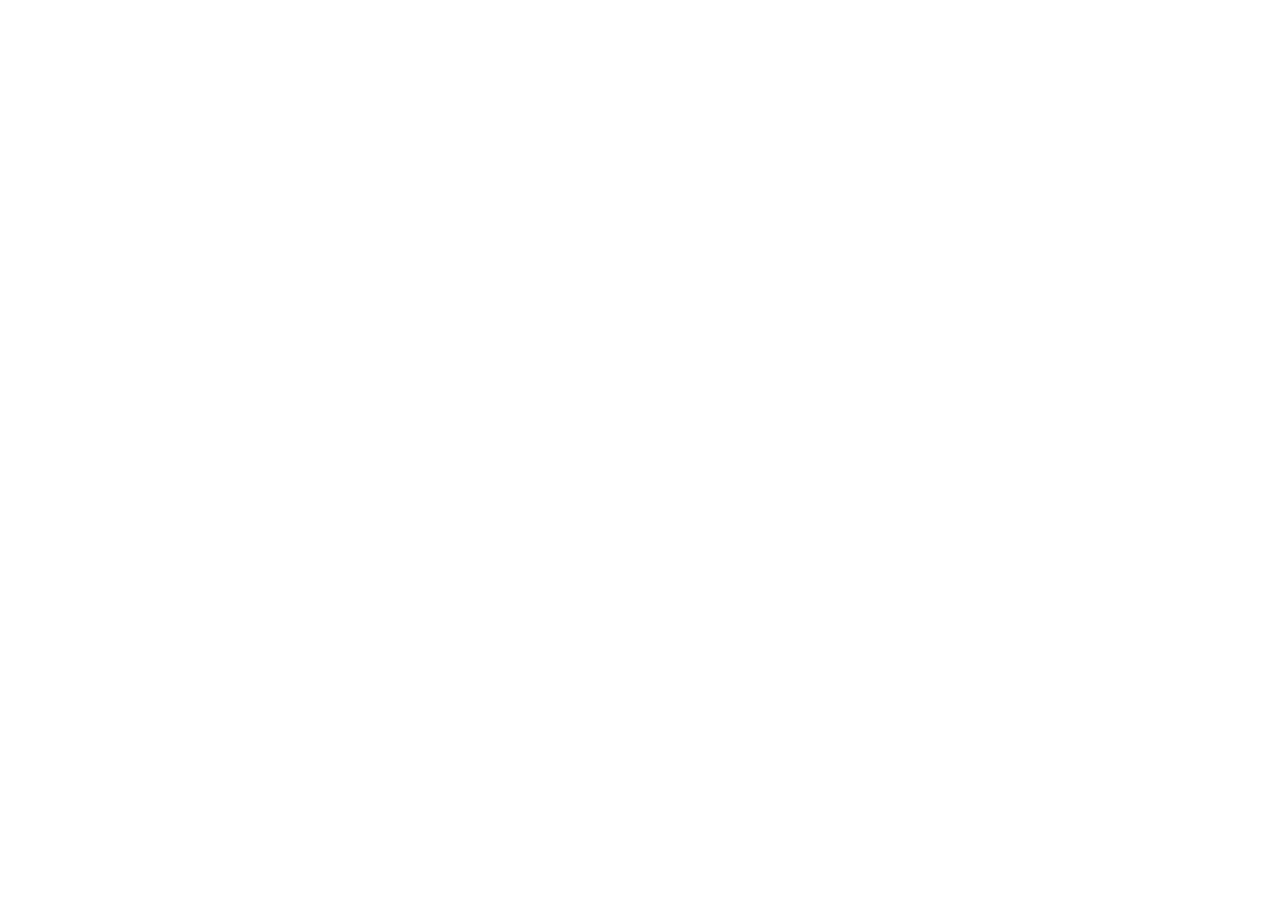
==== Team Inbox/KhunCamp/index.html @ a301ae67 "feat: scaffold KhunCamp project structure Co-Authored-By: COR Intelligence <enquiries@corsolutions.c" ====
<!DOCTYPE html>
<html lang="en">
<head>
  <meta charset="UTF-8">
  <meta name="viewport" content="width=device-width, initial-scale=1.0">
  <title>Khun Camp | Done-For-You YouTube Growth Systems & Team Building</title>
  <link rel="preconnect" href="https://fonts.googleapis.com">
  <link rel="preconnect" href="https://fonts.gstatic.com" crossorigin>
  <link href="https://fonts.googleapis.com/css2?family=Inter:wght@400;700;900&display=swap" rel="stylesheet">
  <link rel="stylesheet" href="css/style.css">
</head>
<body>

  <!-- PRELOADER -->
  <!-- NAV -->
  <!-- MAIN -->
  <!-- FOOTER -->

  <!-- CDN SCRIPTS -->
  <script src="https://cdnjs.cloudflare.com/ajax/libs/gsap/3.12.5/gsap.min.js"></script>
  <script src="https://cdnjs.cloudflare.com/ajax/libs/gsap/3.12.5/ScrollTrigger.min.js"></script>
  <script src="https://cdnjs.cloudflare.com/ajax/libs/three.js/r160/three.min.js"></script>
  <script src="https://cdn.jsdelivr.net/npm/@studio-freight/lenis@1.0.42/dist/lenis.min.js"></script>
  <script src="js/main.js"></script>
</body>
</html>
---- Team Inbox/KhunCamp/css/style.css ----
/* KHUN CAMP — DESIGN SYSTEM v1.0 */

:root {
  --bg-deep: #0a0a0a;
  --bg-charcoal: #121212;
  --gold-primary: #D4AF37;
  --gold-glow: rgba(212, 175, 55, 0.3);
  --text-main: #e0e0e0;
  --text-dim: #a0a0a0;
  --glass: rgba(255, 255, 255, 0.03);
  --glass-border: rgba(212, 175, 55, 0.15);
  --ease-smooth: cubic-bezier(0.23, 1, 0.32, 1);
  --font-main: 'Inter', sans-serif;
}
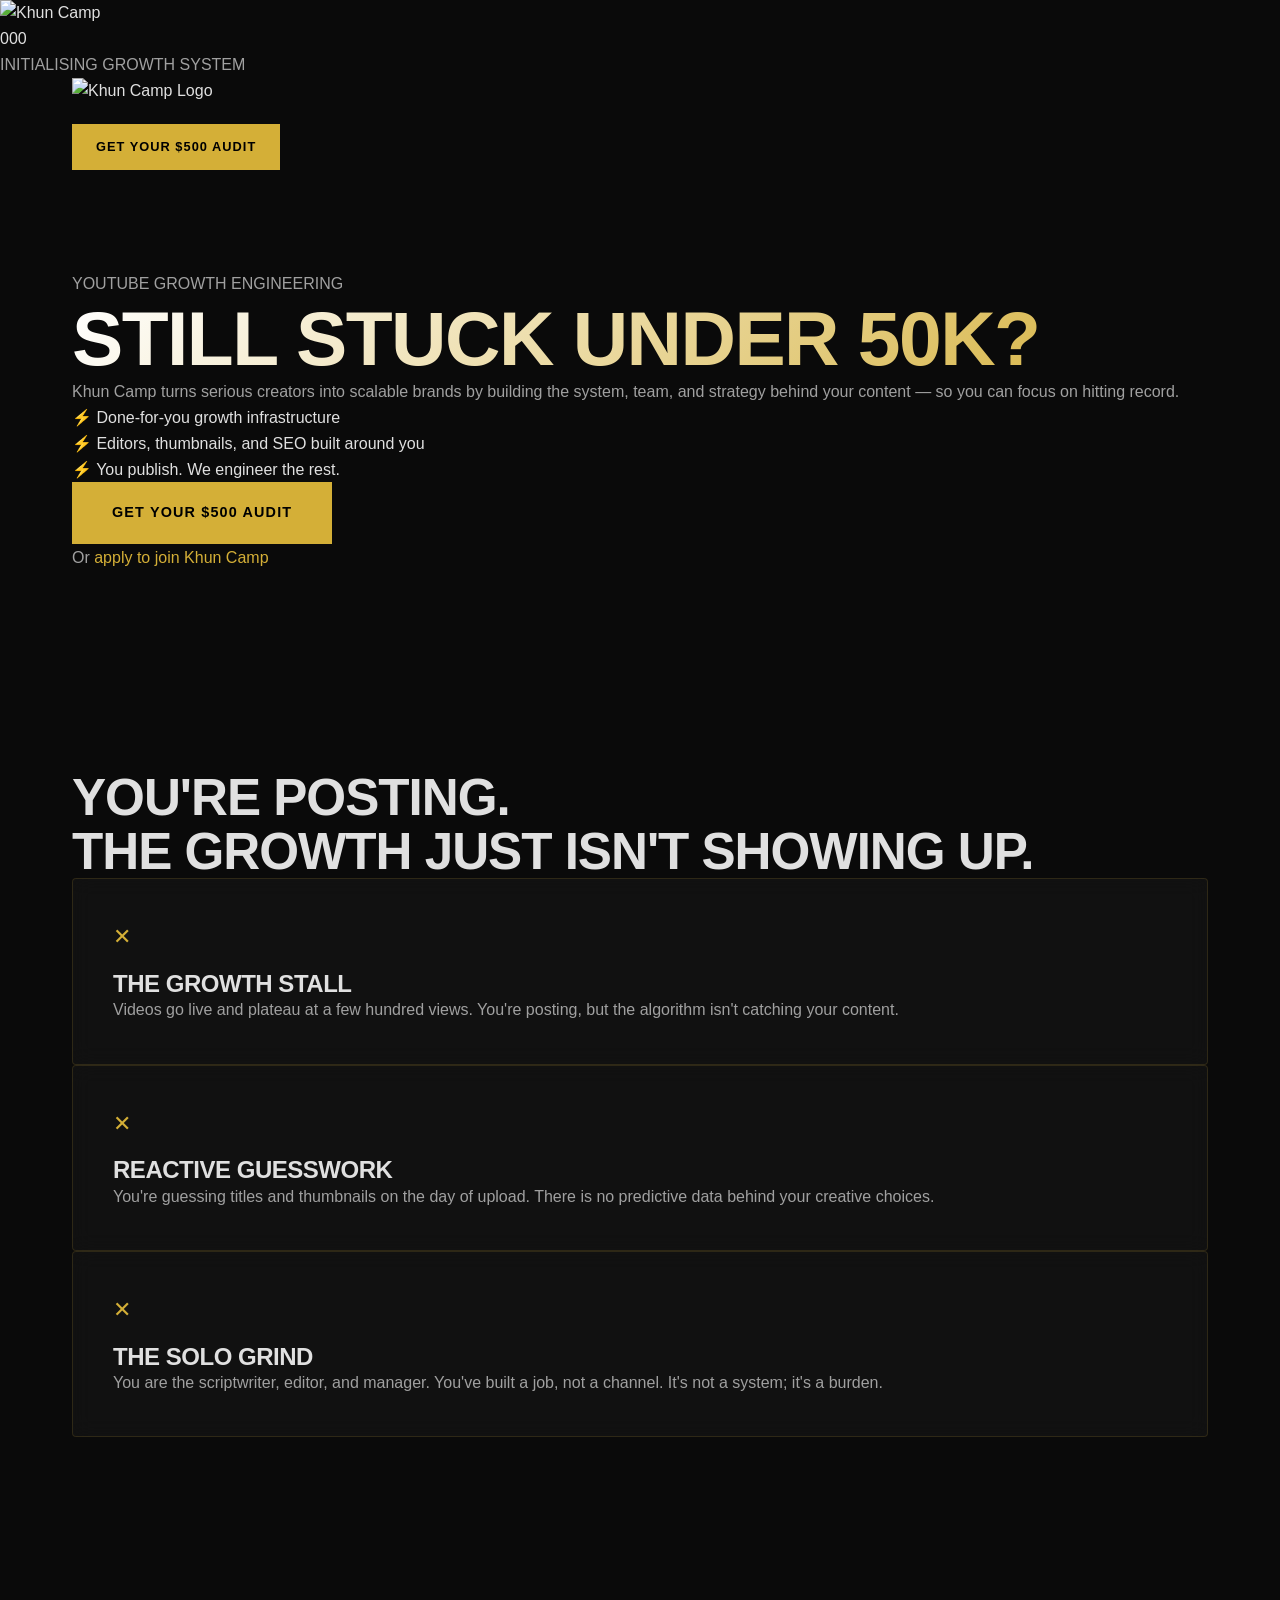
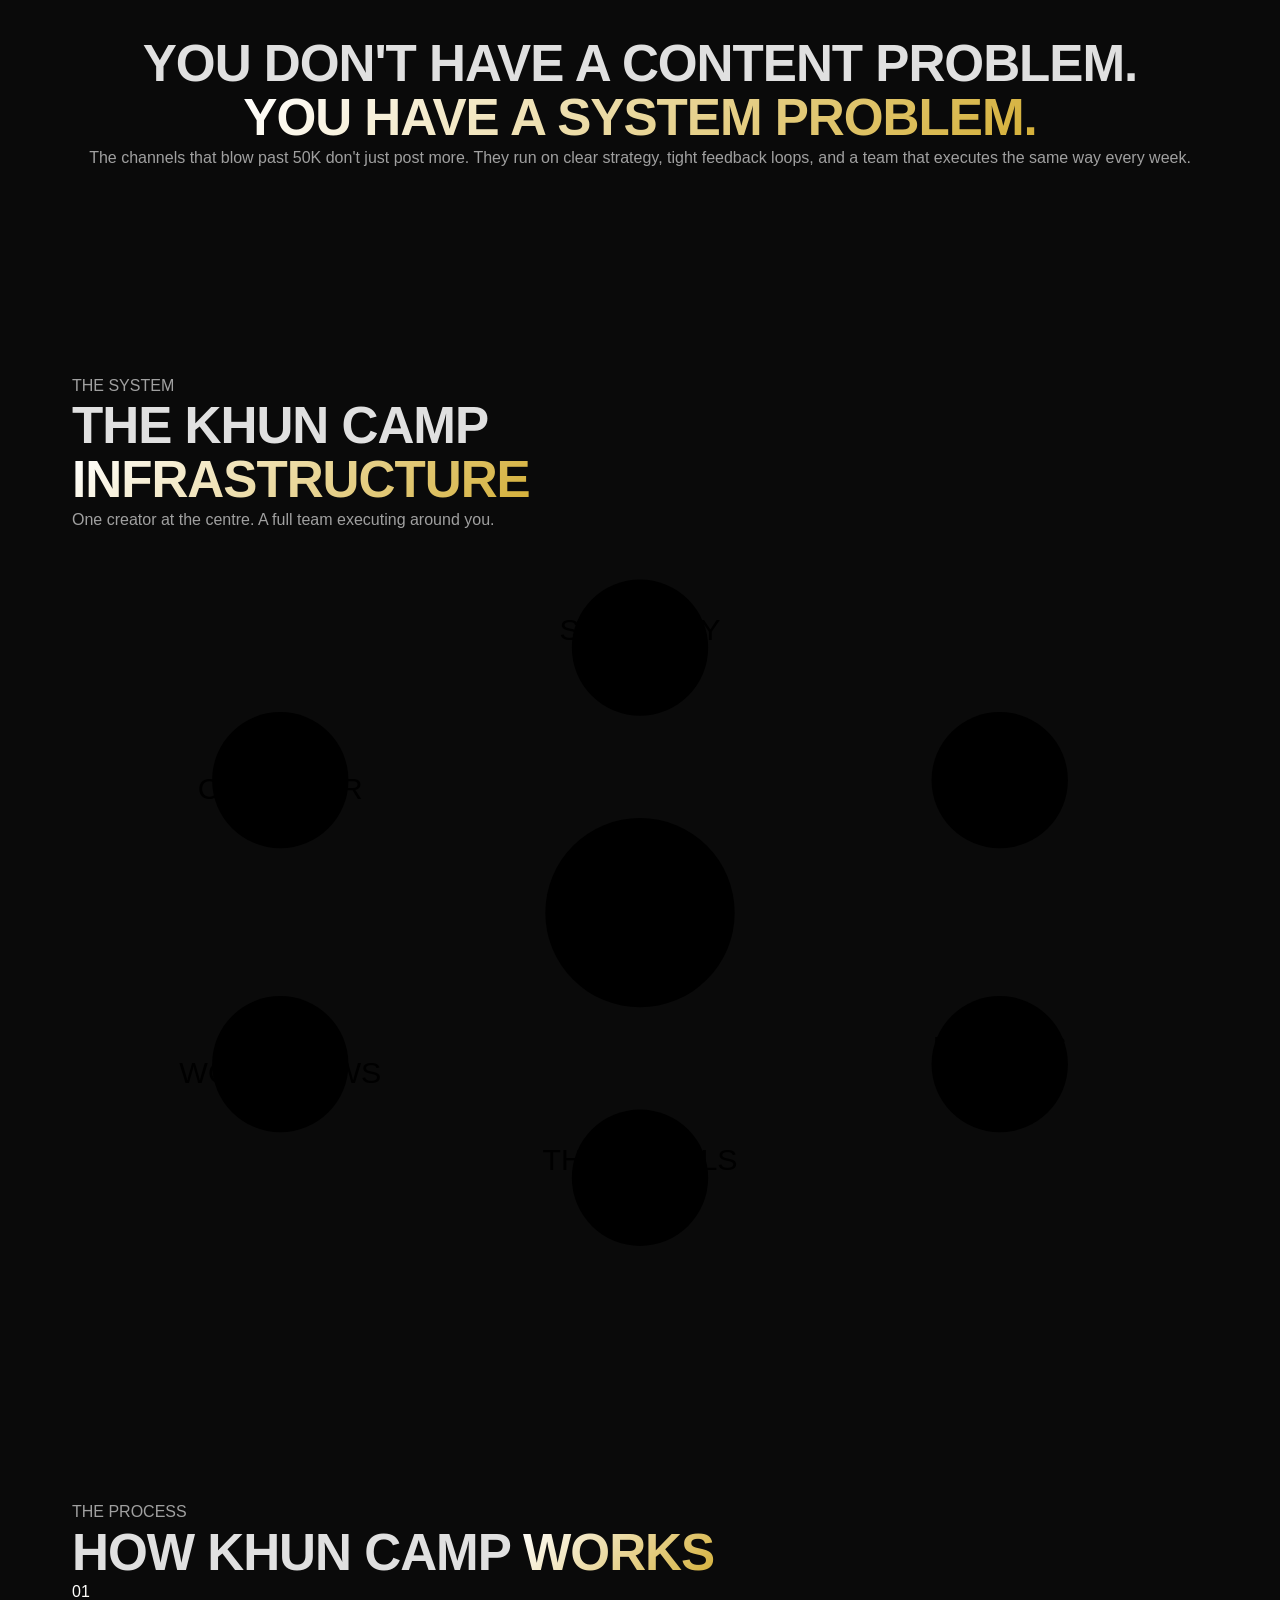
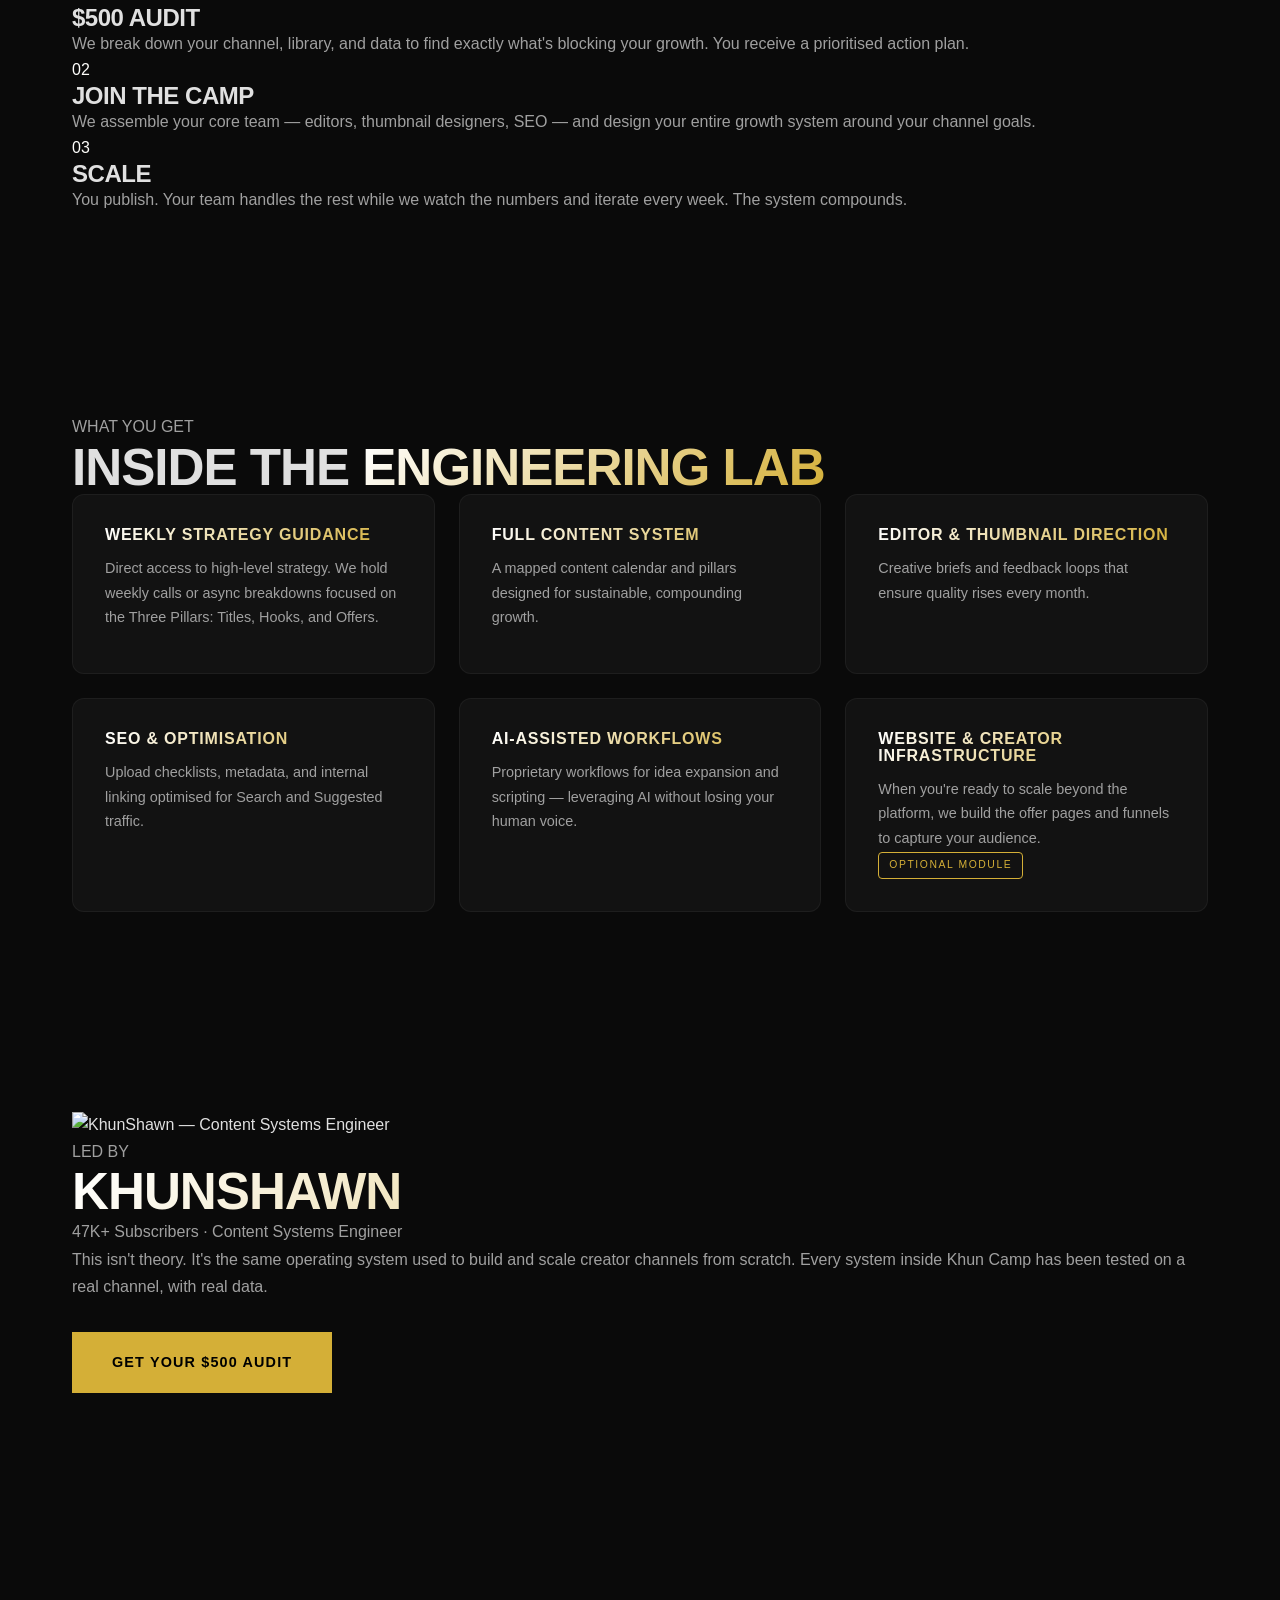
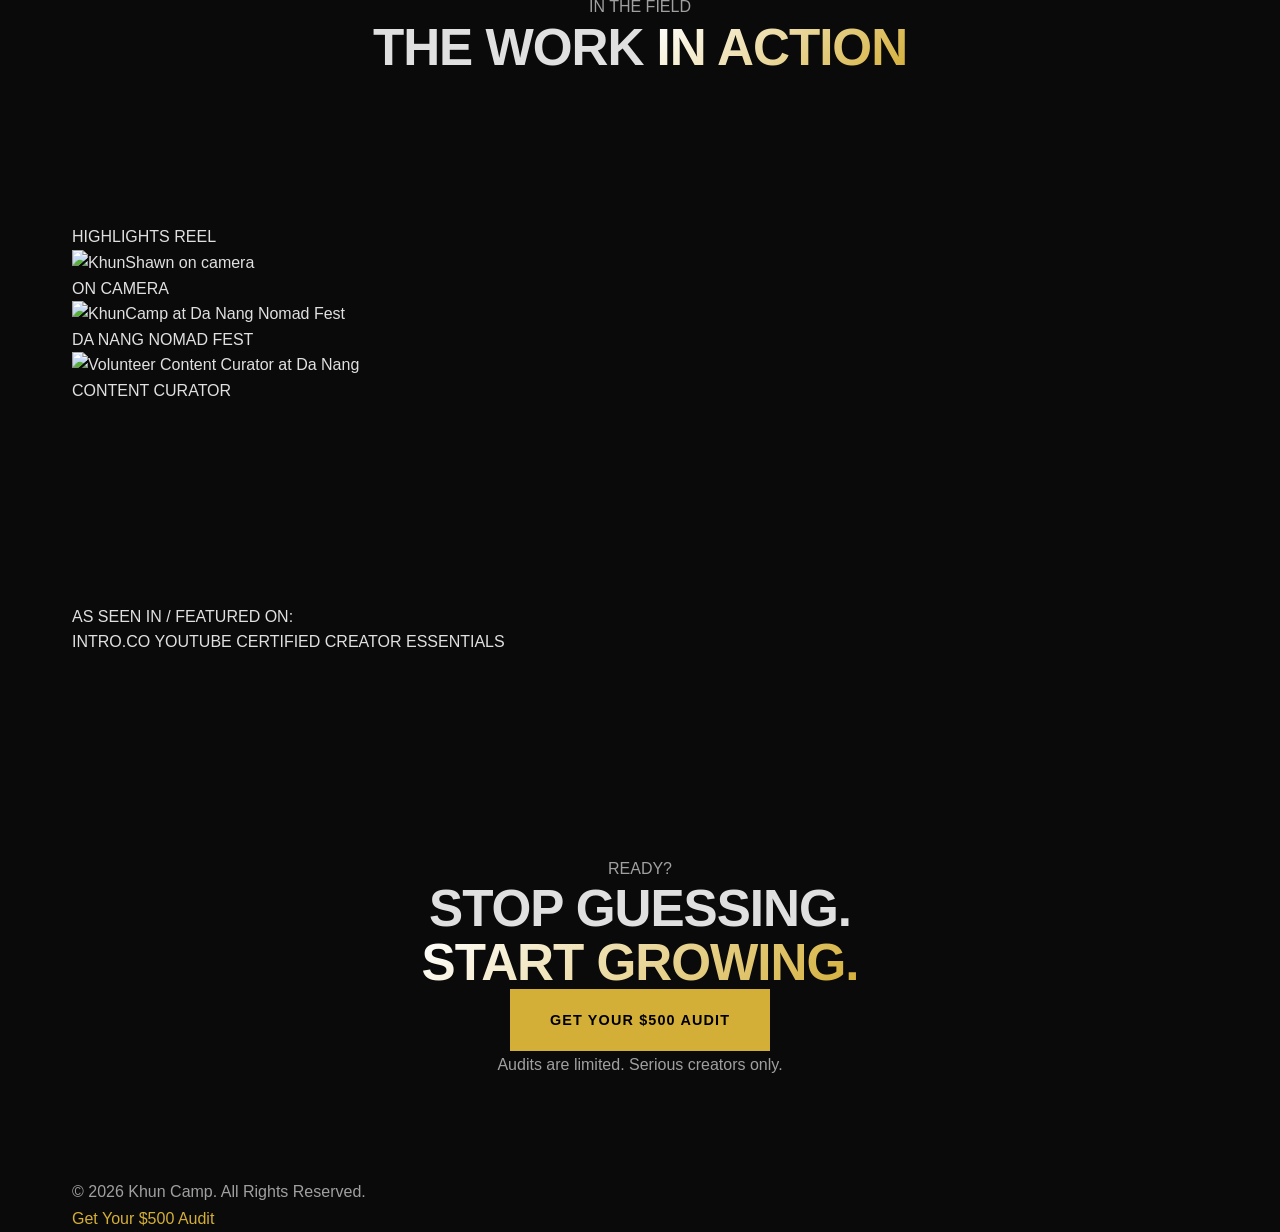
==== commit 2061eed1: "feat: add complete HTML structure — all 13 sections Co-Authored-By: COR Intelligence <enquiries@cors" ====
--- a/Team Inbox/KhunCamp/index.html
+++ b/Team Inbox/KhunCamp/index.html
@@ -4,6 +4,42 @@
   <meta charset="UTF-8">
   <meta name="viewport" content="width=device-width, initial-scale=1.0">
   <title>Khun Camp | Done-For-You YouTube Growth Systems & Team Building</title>
+  <meta name="description" content="Stop guessing. Khun Camp builds the infrastructure, team, and strategy behind your YouTube channel so you can scale past 50K subscribers. Get your $500 audit today.">
+  <meta name="robots" content="index, follow">
+
+  <!-- Open Graph -->
+  <meta property="og:type" content="website">
+  <meta property="og:url" content="https://khuncamp.com/">
+  <meta property="og:title" content="Khun Camp | Engineer Your YouTube Growth">
+  <meta property="og:description" content="We build your YouTube team for you. Audit, Strategy, and Execution for serious creators.">
+  <meta property="og:image" content="https://khuncamp.com/images/KhunCamp Khun Camp Logo.jpg">
+
+  <!-- Twitter Card -->
+  <meta property="twitter:card" content="summary_large_image">
+  <meta property="twitter:title" content="Khun Camp | Still Stuck Under 50K?">
+  <meta property="twitter:description" content="Turn your channel into a system. We build the team, you hit record.">
+
+  <!-- Schema.org -->
+  <script type="application/ld+json">
+  {
+    "@context": "https://schema.org",
+    "@type": "Service",
+    "name": "Khun Camp YouTube Audit & Systems",
+    "serviceType": "YouTube Growth Consultancy",
+    "provider": {
+      "@type": "LocalBusiness",
+      "name": "Khun Camp",
+      "image": "https://khuncamp.com/images/KhunCamp Khun Camp Logo.jpg"
+    },
+    "offers": {
+      "@type": "Offer",
+      "price": "500.00",
+      "priceCurrency": "USD"
+    },
+    "description": "Professional YouTube channel audits and full-service growth infrastructure for creators."
+  }
+  </script>
+
   <link rel="preconnect" href="https://fonts.googleapis.com">
   <link rel="preconnect" href="https://fonts.gstatic.com" crossorigin>
   <link href="https://fonts.googleapis.com/css2?family=Inter:wght@400;700;900&display=swap" rel="stylesheet">
@@ -11,10 +47,294 @@
 </head>
 <body>
 
+  <!-- CURSOR -->
+  <div id="cursor-dot"></div>
+  <div id="cursor-ring"></div>
+
   <!-- PRELOADER -->
+  <div id="preloader">
+    <div class="preloader-inner">
+      <div class="loader-logo">
+        <img src="images/KhunCamp Khun Camp Logo.jpg" alt="Khun Camp">
+      </div>
+      <div class="loader-ring"></div>
+      <div class="loader-progress">
+        <span id="percentage-counter">000</span>
+      </div>
+      <p class="loader-label">INITIALISING GROWTH SYSTEM</p>
+    </div>
+  </div>
+
   <!-- NAV -->
+  <header id="site-header">
+    <nav class="container nav-inner">
+      <a href="#hero" class="nav-logo">
+        <img src="images/KhunCamp Khun Camp Logo.jpg" alt="Khun Camp Logo" height="46">
+      </a>
+      <a href="#audit" class="btn-primary btn-sm magnetic-item">Get Your $500 Audit</a>
+    </nav>
+  </header>
+
   <!-- MAIN -->
+  <main>
+
+    <!-- HERO -->
+    <section id="hero" class="spotlight-section">
+      <div class="spotlight-bg"></div>
+      <div class="container hero-grid">
+        <div class="hero-content reveal-up">
+          <p class="hero-eyebrow">YOUTUBE GROWTH ENGINEERING</p>
+          <h1 class="gold-gradient-text">Still stuck under 50K?</h1>
+          <p class="hero-subtext">Khun Camp turns serious creators into scalable brands by building the system, team, and strategy behind your content — so you can focus on hitting record.</p>
+          <ul class="hero-bullets">
+            <li><span class="text-gold">⚡</span> Done-for-you growth infrastructure</li>
+            <li><span class="text-gold">⚡</span> Editors, thumbnails, and SEO built around you</li>
+            <li><span class="text-gold">⚡</span> You publish. We engineer the rest.</li>
+          </ul>
+          <div class="hero-cta-group">
+            <a href="#audit" class="btn-primary magnetic-item">Get Your $500 Audit</a>
+            <p class="hero-cta-sub">Or <a href="#apply" class="text-gold">apply to join Khun Camp</a></p>
+          </div>
+        </div>
+        <div class="hero-visual eye-glow" id="threejs-container"></div>
+      </div>
+    </section>
+
+    <!-- PROBLEM -->
+    <section id="problem">
+      <div class="container">
+        <div class="section-header reveal-up">
+          <h2>You're posting.<br>The growth just isn't showing up.</h2>
+        </div>
+        <div class="problem-grid">
+          <div class="system-card reveal-up">
+            <span class="card-icon">✕</span>
+            <h3>The Growth Stall</h3>
+            <p>Videos go live and plateau at a few hundred views. You're posting, but the algorithm isn't catching your content.</p>
+          </div>
+          <div class="system-card reveal-up">
+            <span class="card-icon">✕</span>
+            <h3>Reactive Guesswork</h3>
+            <p>You're guessing titles and thumbnails on the day of upload. There is no predictive data behind your creative choices.</p>
+          </div>
+          <div class="system-card reveal-up">
+            <span class="card-icon">✕</span>
+            <h3>The Solo Grind</h3>
+            <p>You are the scriptwriter, editor, and manager. You've built a job, not a channel. It's not a system; it's a burden.</p>
+          </div>
+        </div>
+      </div>
+    </section>
+
+    <!-- REFRAME -->
+    <section id="reframe">
+      <div class="container text-center">
+        <div class="reveal-up">
+          <h2>You don't have a content problem.<br><span class="gold-gradient-text">You have a system problem.</span></h2>
+          <p class="reframe-body">The channels that blow past 50K don't just post more. They run on clear strategy, tight feedback loops, and a team that executes the same way every week.</p>
+        </div>
+      </div>
+    </section>
+
+    <!-- SOLUTION -->
+    <section id="solution">
+      <div class="container">
+        <div class="section-header reveal-up">
+          <p class="section-eyebrow">THE SYSTEM</p>
+          <h2>The Khun Camp<br><span class="gold-gradient-text">Infrastructure</span></h2>
+          <p>One creator at the centre. A full team executing around you.</p>
+        </div>
+        <div class="solution-diagram-wrapper reveal-up">
+          <svg id="solution-diagram" viewBox="0 0 600 400" xmlns="http://www.w3.org/2000/svg" aria-label="Khun Camp growth system diagram">
+            <!-- Connection lines -->
+            <line class="node-line" x1="300" y1="200" x2="300" y2="60" />
+            <line class="node-line" x1="300" y1="200" x2="490" y2="130" />
+            <line class="node-line" x1="300" y1="200" x2="490" y2="280" />
+            <line class="node-line" x1="300" y1="200" x2="300" y2="340" />
+            <line class="node-line" x1="300" y1="200" x2="110" y2="280" />
+            <line class="node-line" x1="300" y1="200" x2="110" y2="130" />
+            <!-- Centre node -->
+            <circle class="node-center" cx="300" cy="200" r="50" />
+            <text class="node-label node-label-center" x="300" y="196" text-anchor="middle">CREATOR</text>
+            <text class="node-label node-label-center-sub" x="300" y="212" text-anchor="middle">YOU</text>
+            <!-- Satellite nodes -->
+            <circle class="node-satellite" cx="300" cy="60" r="36" />
+            <text class="node-label" x="300" y="56" text-anchor="middle">STRATEGY</text>
+            <text class="node-label-sub" x="300" y="70" text-anchor="middle">WEEKLY</text>
+            <circle class="node-satellite" cx="490" cy="130" r="36" />
+            <text class="node-label" x="490" y="126" text-anchor="middle">SEO</text>
+            <text class="node-label-sub" x="490" y="140" text-anchor="middle">TRAFFIC</text>
+            <circle class="node-satellite" cx="490" cy="280" r="36" />
+            <text class="node-label" x="490" y="276" text-anchor="middle">EDITORS</text>
+            <text class="node-label-sub" x="490" y="290" text-anchor="middle">QUALITY</text>
+            <circle class="node-satellite" cx="300" cy="340" r="36" />
+            <text class="node-label" x="300" y="336" text-anchor="middle">THUMBNAILS</text>
+            <text class="node-label-sub" x="300" y="350" text-anchor="middle">CTR</text>
+            <circle class="node-satellite" cx="110" cy="280" r="36" />
+            <text class="node-label" x="110" y="276" text-anchor="middle">AI</text>
+            <text class="node-label-sub" x="110" y="290" text-anchor="middle">WORKFLOWS</text>
+            <circle class="node-satellite" cx="110" cy="130" r="36" />
+            <text class="node-label" x="110" y="126" text-anchor="middle">SYSTEM</text>
+            <text class="node-label-sub" x="110" y="140" text-anchor="middle">CALENDAR</text>
+          </svg>
+        </div>
+      </div>
+    </section>
+
+    <!-- HOW IT WORKS -->
+    <section id="how-it-works">
+      <div class="container">
+        <div class="section-header reveal-up">
+          <p class="section-eyebrow">THE PROCESS</p>
+          <h2>How Khun Camp <span class="gold-gradient-text">Works</span></h2>
+        </div>
+        <div class="timeline">
+          <div class="timeline-step reveal-up" data-step="01">
+            <div class="step-number gold-gradient-text">01</div>
+            <div class="step-connector"></div>
+            <div class="step-content">
+              <h3>$500 Audit</h3>
+              <p>We break down your channel, library, and data to find exactly what's blocking your growth. You receive a prioritised action plan.</p>
+            </div>
+          </div>
+          <div class="timeline-step reveal-up" data-step="02">
+            <div class="step-number gold-gradient-text">02</div>
+            <div class="step-connector"></div>
+            <div class="step-content">
+              <h3>Join the Camp</h3>
+              <p>We assemble your core team — editors, thumbnail designers, SEO — and design your entire growth system around your channel goals.</p>
+            </div>
+          </div>
+          <div class="timeline-step reveal-up" data-step="03">
+            <div class="step-number gold-gradient-text">03</div>
+            <div class="step-connector"></div>
+            <div class="step-content">
+              <h3>Scale</h3>
+              <p>You publish. Your team handles the rest while we watch the numbers and iterate every week. The system compounds.</p>
+            </div>
+          </div>
+        </div>
+      </div>
+    </section>
+
+    <!-- DELIVERABLES -->
+    <section id="deliverables">
+      <div class="container">
+        <div class="section-header reveal-up">
+          <p class="section-eyebrow">WHAT YOU GET</p>
+          <h2>Inside the <span class="gold-gradient-text">Engineering Lab</span></h2>
+        </div>
+        <div class="bento-grid">
+          <div class="bento-item reveal-up bento-span-2">
+            <h4 class="gold-gradient-text">Weekly Strategy Guidance</h4>
+            <p>Direct access to high-level strategy. We hold weekly calls or async breakdowns focused on the Three Pillars: Titles, Hooks, and Offers.</p>
+          </div>
+          <div class="bento-item reveal-up">
+            <h4 class="gold-gradient-text">Full Content System</h4>
+            <p>A mapped content calendar and pillars designed for sustainable, compounding growth.</p>
+          </div>
+          <div class="bento-item reveal-up">
+            <h4 class="gold-gradient-text">Editor & Thumbnail Direction</h4>
+            <p>Creative briefs and feedback loops that ensure quality rises every month.</p>
+          </div>
+          <div class="bento-item reveal-up">
+            <h4 class="gold-gradient-text">SEO & Optimisation</h4>
+            <p>Upload checklists, metadata, and internal linking optimised for Search and Suggested traffic.</p>
+          </div>
+          <div class="bento-item reveal-up">
+            <h4 class="gold-gradient-text">AI-Assisted Workflows</h4>
+            <p>Proprietary workflows for idea expansion and scripting — leveraging AI without losing your human voice.</p>
+          </div>
+          <div class="bento-item reveal-up bento-span-3 bento-highlight">
+            <div class="bento-highlight-inner">
+              <div>
+                <h4 class="gold-gradient-text">Website & Creator Infrastructure</h4>
+                <p>When you're ready to scale beyond the platform, we build the offer pages and funnels to capture your audience.</p>
+              </div>
+              <span class="badge">OPTIONAL MODULE</span>
+            </div>
+          </div>
+        </div>
+      </div>
+    </section>
+
+    <!-- FOUNDER PROOF -->
+    <section id="proof">
+      <div class="container">
+        <div class="founder-block reveal-up">
+          <div class="founder-image">
+            <img src="images/KhunCamp by window in black blazer KhunCamp Khun Camp.webp" alt="KhunShawn — Content Systems Engineer">
+          </div>
+          <div class="founder-info">
+            <p class="section-eyebrow">LED BY</p>
+            <h2 class="gold-gradient-text">KhunShawn</h2>
+            <p class="founder-title">47K+ Subscribers · Content Systems Engineer</p>
+            <p class="founder-body">This isn't theory. It's the same operating system used to build and scale creator channels from scratch. Every system inside Khun Camp has been tested on a real channel, with real data.</p>
+            <a href="#audit" class="btn-primary magnetic-item" style="margin-top: 2rem; display: inline-block;">Get Your $500 Audit</a>
+          </div>
+        </div>
+      </div>
+    </section>
+
+    <!-- SOCIAL PROOF -->
+    <section id="social-proof">
+      <div class="container">
+        <div class="section-header reveal-up text-center">
+          <p class="section-eyebrow">IN THE FIELD</p>
+          <h2>The Work <span class="gold-gradient-text">In Action</span></h2>
+        </div>
+        <div class="proof-bento">
+          <div class="proof-item proof-item-video reveal-up">
+            <video src="images/highlights KhunCamp Khun Camp.mp4" autoplay muted loop playsinline></video>
+            <div class="proof-overlay"><span>HIGHLIGHTS REEL</span></div>
+          </div>
+          <div class="proof-item reveal-up">
+            <img src="images/On Camera KhunCamp Khun Camp.webp" alt="KhunShawn on camera">
+            <div class="proof-overlay"><span>ON CAMERA</span></div>
+          </div>
+          <div class="proof-item reveal-up">
+            <img src="images/KhunCamp Khun Camp  Da Nang Nomad Fest.jpg" alt="KhunCamp at Da Nang Nomad Fest">
+            <div class="proof-overlay"><span>DA NANG NOMAD FEST</span></div>
+          </div>
+          <div class="proof-item reveal-up">
+            <img src="images/Volunteer Content Curator at Danang Nomad Fest KhunCamp Khun Camp.webp" alt="Volunteer Content Curator at Da Nang">
+            <div class="proof-overlay"><span>CONTENT CURATOR</span></div>
+          </div>
+        </div>
+      </div>
+    </section>
+
+    <!-- AUTHORITY MARKS -->
+    <section id="authority-marks">
+      <div class="container authority-inner">
+        <span class="authority-label">AS SEEN IN / FEATURED ON:</span>
+        <div class="authority-logos">
+          <span class="authority-name">INTRO.CO</span>
+          <span class="authority-name">YOUTUBE CERTIFIED</span>
+          <span class="authority-name">CREATOR ESSENTIALS</span>
+        </div>
+      </div>
+    </section>
+
+    <!-- FINAL CTA -->
+    <section id="final-cta">
+      <div class="container text-center reveal-up">
+        <p class="section-eyebrow">READY?</p>
+        <h2>Stop guessing.<br><span class="gold-gradient-text">Start growing.</span></h2>
+        <a href="#audit" class="btn-primary btn-final magnetic-item" id="breathing-cta">Get Your $500 Audit</a>
+        <p class="cta-footnote">Audits are limited. Serious creators only.</p>
+      </div>
+    </section>
+
+  </main>
+
   <!-- FOOTER -->
+  <footer id="site-footer">
+    <div class="container footer-inner">
+      <p>&copy; 2026 Khun Camp. All Rights Reserved.</p>
+      <p><a href="#audit" class="text-gold">Get Your $500 Audit</a></p>
+    </div>
+  </footer>
 
   <!-- CDN SCRIPTS -->
   <script src="https://cdnjs.cloudflare.com/ajax/libs/gsap/3.12.5/gsap.min.js"></script>
--- a/Team Inbox/KhunCamp/css/style.css
+++ b/Team Inbox/KhunCamp/css/style.css
@@ -12,3 +12,167 @@
   --ease-smooth: cubic-bezier(0.23, 1, 0.32, 1);
   --font-main: 'Inter', sans-serif;
 }
+
+/* RESET */
+*, *::before, *::after {
+  margin: 0;
+  padding: 0;
+  box-sizing: border-box;
+}
+
+html {
+  scroll-behavior: smooth;
+}
+
+body {
+  background-color: var(--bg-deep);
+  color: var(--text-main);
+  font-family: var(--font-main);
+  font-size: 16px;
+  line-height: 1.6;
+  overflow-x: hidden;
+  cursor: none;
+}
+
+img, video {
+  max-width: 100%;
+  display: block;
+}
+
+a {
+  color: inherit;
+  text-decoration: none;
+}
+
+ul {
+  list-style: none;
+}
+
+/* TYPOGRAPHY */
+h1, h2, h3, h4 {
+  font-family: var(--font-main);
+  font-weight: 900;
+  text-transform: uppercase;
+  letter-spacing: -0.02em;
+  line-height: 1.05;
+}
+
+h1 { font-size: clamp(2.5rem, 6vw, 5rem); }
+h2 { font-size: clamp(2rem, 4vw, 3.5rem); }
+h3 { font-size: clamp(1.2rem, 2vw, 1.5rem); }
+h4 { font-size: 1rem; letter-spacing: 0.05em; }
+
+p { color: var(--text-dim); line-height: 1.7; }
+
+/* LAYOUT UTILITIES */
+.container {
+  max-width: 1200px;
+  margin: 0 auto;
+  padding: 0 2rem;
+}
+
+section {
+  padding: 100px 0;
+  position: relative;
+}
+
+/* UTILITIES */
+.gold-gradient-text {
+  background: linear-gradient(135deg, #fff 0%, var(--gold-primary) 100%);
+  -webkit-background-clip: text;
+  -webkit-text-fill-color: transparent;
+  background-clip: text;
+}
+
+.text-gold { color: var(--gold-primary); }
+.text-dim { color: var(--text-dim); }
+.text-center { text-align: center; }
+
+/* BUTTONS */
+.btn-primary {
+  display: inline-block;
+  background: var(--gold-primary);
+  color: #000;
+  padding: 1.2rem 2.5rem;
+  border: none;
+  border-radius: 0;
+  font-family: var(--font-main);
+  font-weight: 900;
+  font-size: 0.9rem;
+  text-transform: uppercase;
+  letter-spacing: 0.08em;
+  cursor: none;
+  transition: transform 0.4s var(--ease-smooth), box-shadow 0.4s var(--ease-smooth), filter 0.4s var(--ease-smooth);
+  box-shadow: 0 0 0 var(--gold-glow);
+  position: relative;
+  z-index: 1;
+}
+
+.btn-primary:hover {
+  transform: translateY(-3px);
+  box-shadow: 0 10px 30px var(--gold-glow);
+  filter: brightness(1.1);
+}
+
+.btn-sm {
+  padding: 0.8rem 1.5rem;
+  font-size: 0.8rem;
+}
+
+/* GLASS CARDS */
+.system-card {
+  background: var(--glass);
+  border: 1px solid var(--glass-border);
+  padding: 2.5rem;
+  border-radius: 4px;
+  backdrop-filter: blur(10px);
+  -webkit-backdrop-filter: blur(10px);
+  transition: border-color 0.4s ease;
+}
+
+.system-card:hover {
+  border-color: var(--gold-primary);
+}
+
+.card-icon {
+  color: var(--gold-primary);
+  font-size: 1.4rem;
+  margin-bottom: 1rem;
+  display: block;
+}
+
+/* BENTO GRID */
+.bento-grid {
+  display: grid;
+  grid-template-columns: repeat(3, 1fr);
+  gap: 1.5rem;
+}
+
+.bento-item {
+  background: var(--bg-charcoal);
+  border: 1px solid rgba(255, 255, 255, 0.05);
+  border-radius: 12px;
+  padding: 2rem;
+  min-height: 180px;
+  transition: border-color 0.4s ease, background-color 0.4s ease;
+}
+
+.bento-item h4 {
+  margin-bottom: 0.75rem;
+}
+
+.bento-item p {
+  font-size: 0.9rem;
+}
+
+/* BADGES */
+.badge {
+  font-size: 0.65rem;
+  letter-spacing: 0.15em;
+  border: 1px solid var(--gold-primary);
+  padding: 4px 10px;
+  border-radius: 4px;
+  color: var(--gold-primary);
+  text-transform: uppercase;
+  display: inline-block;
+}
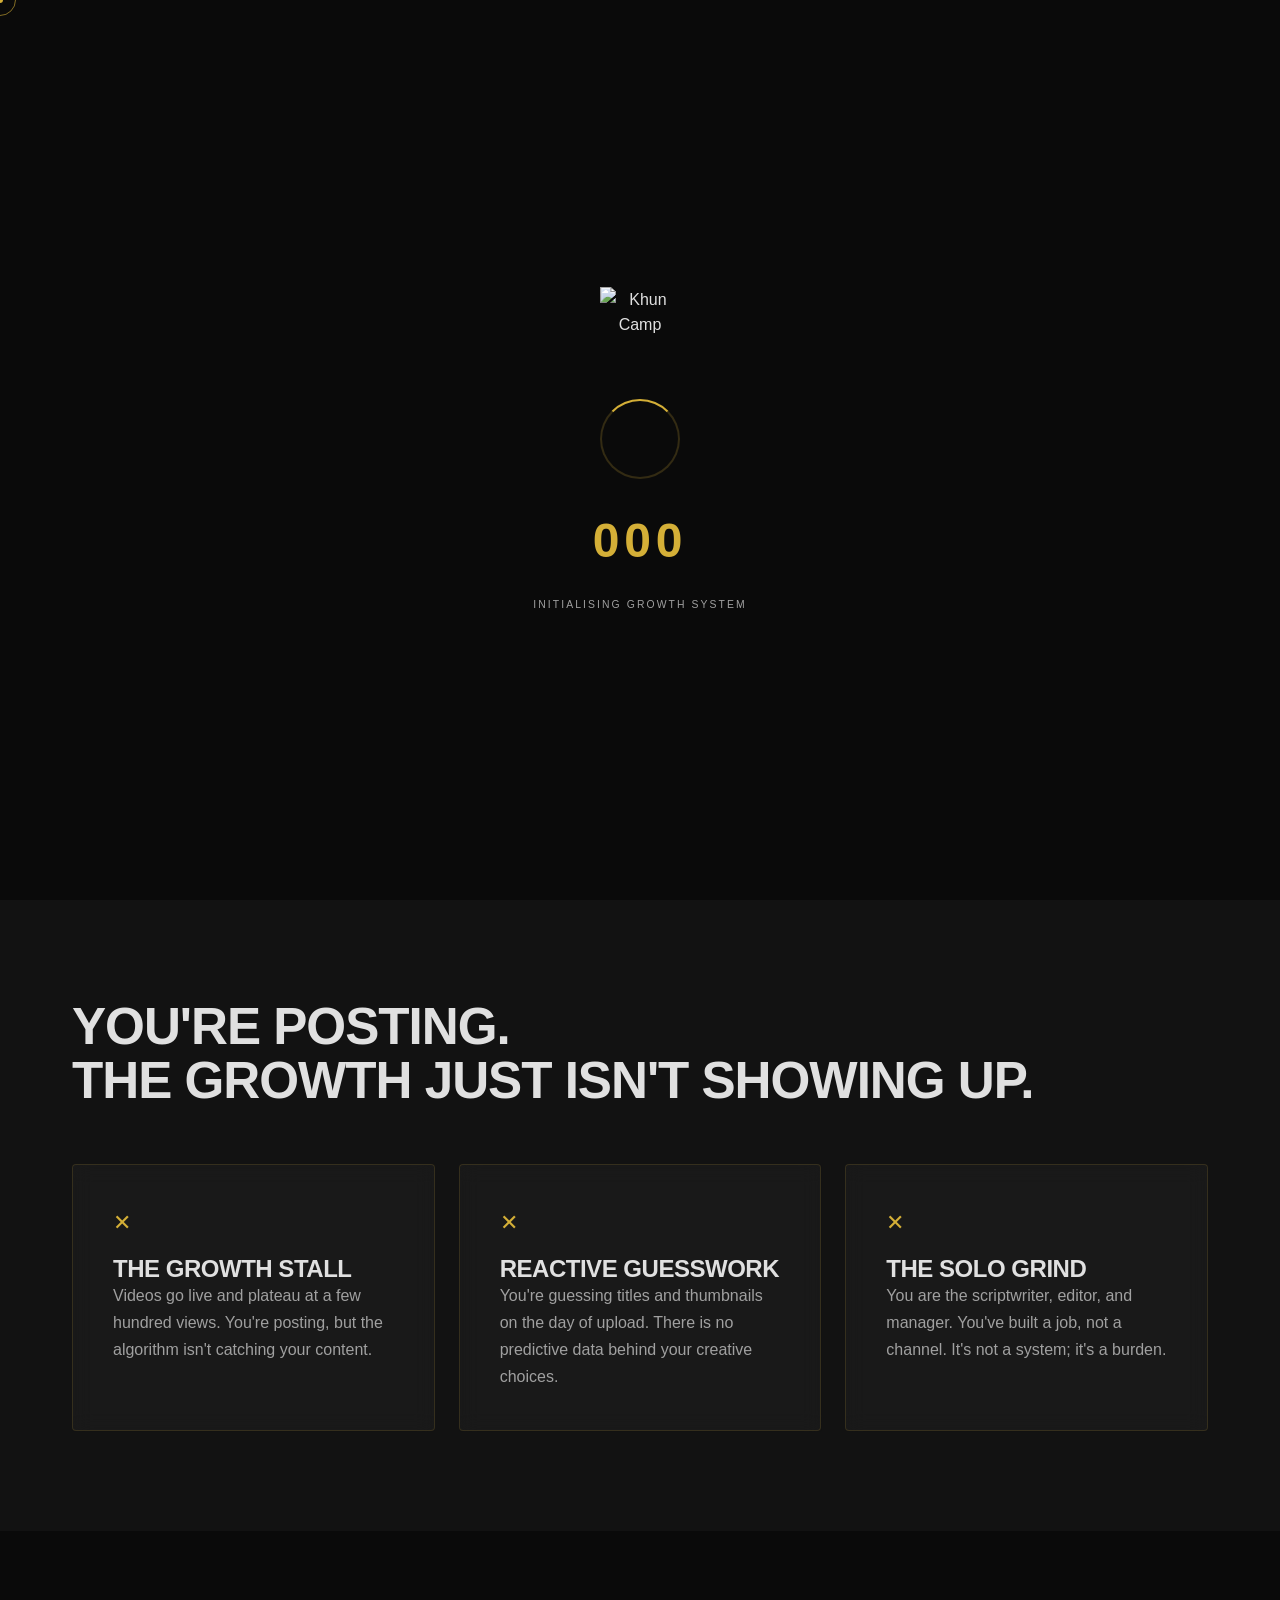
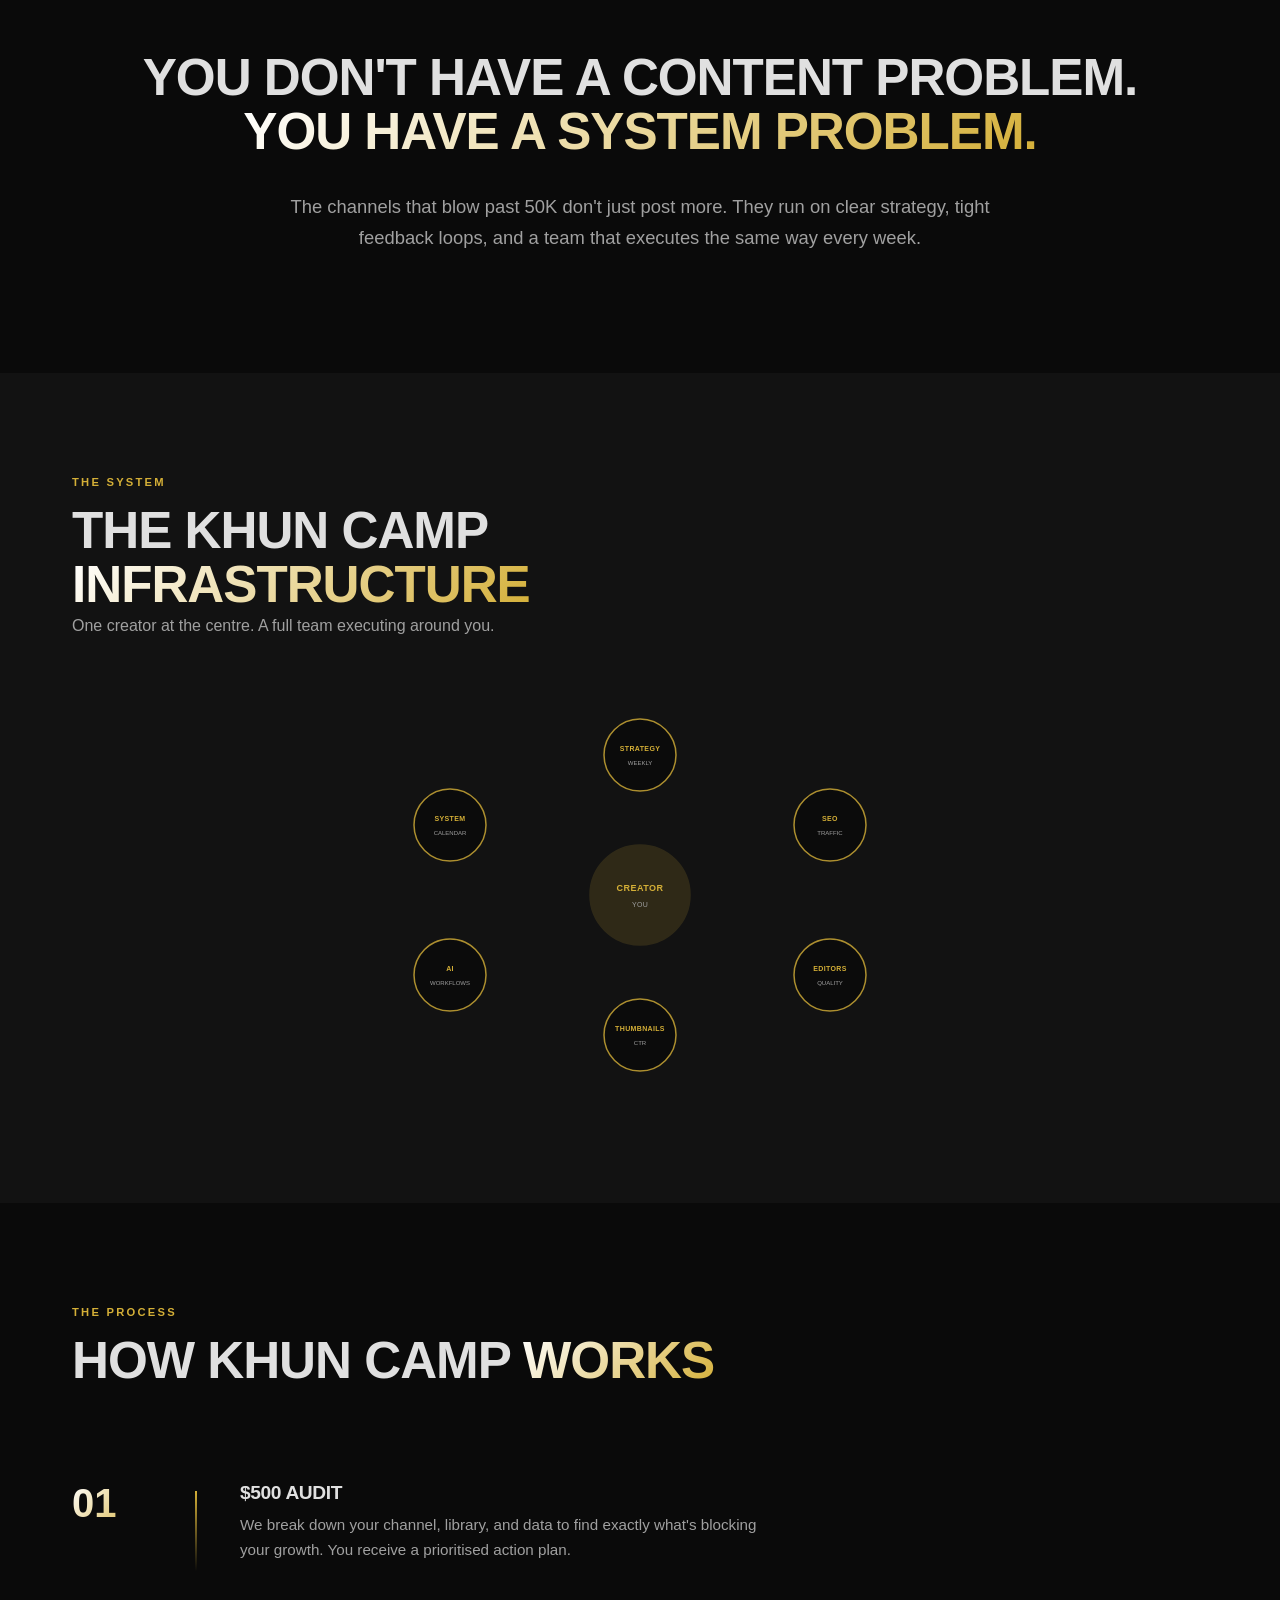
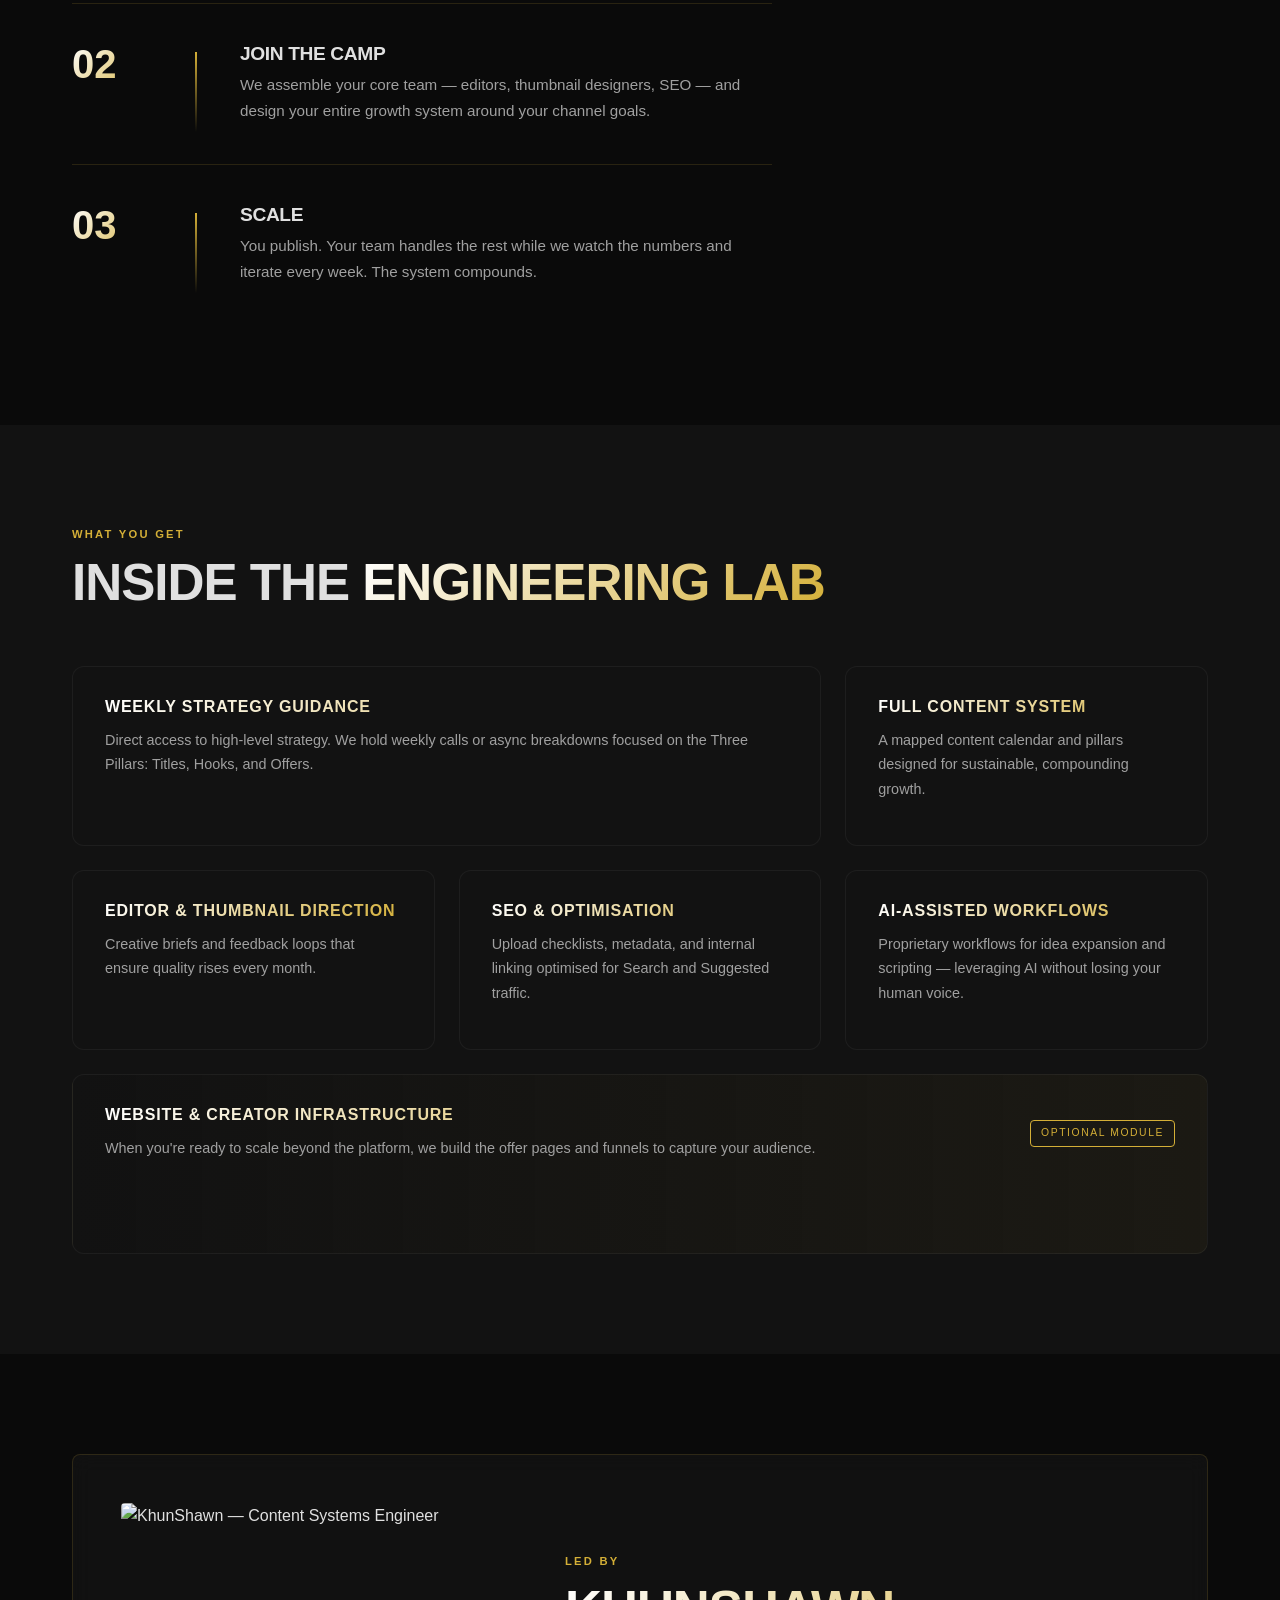
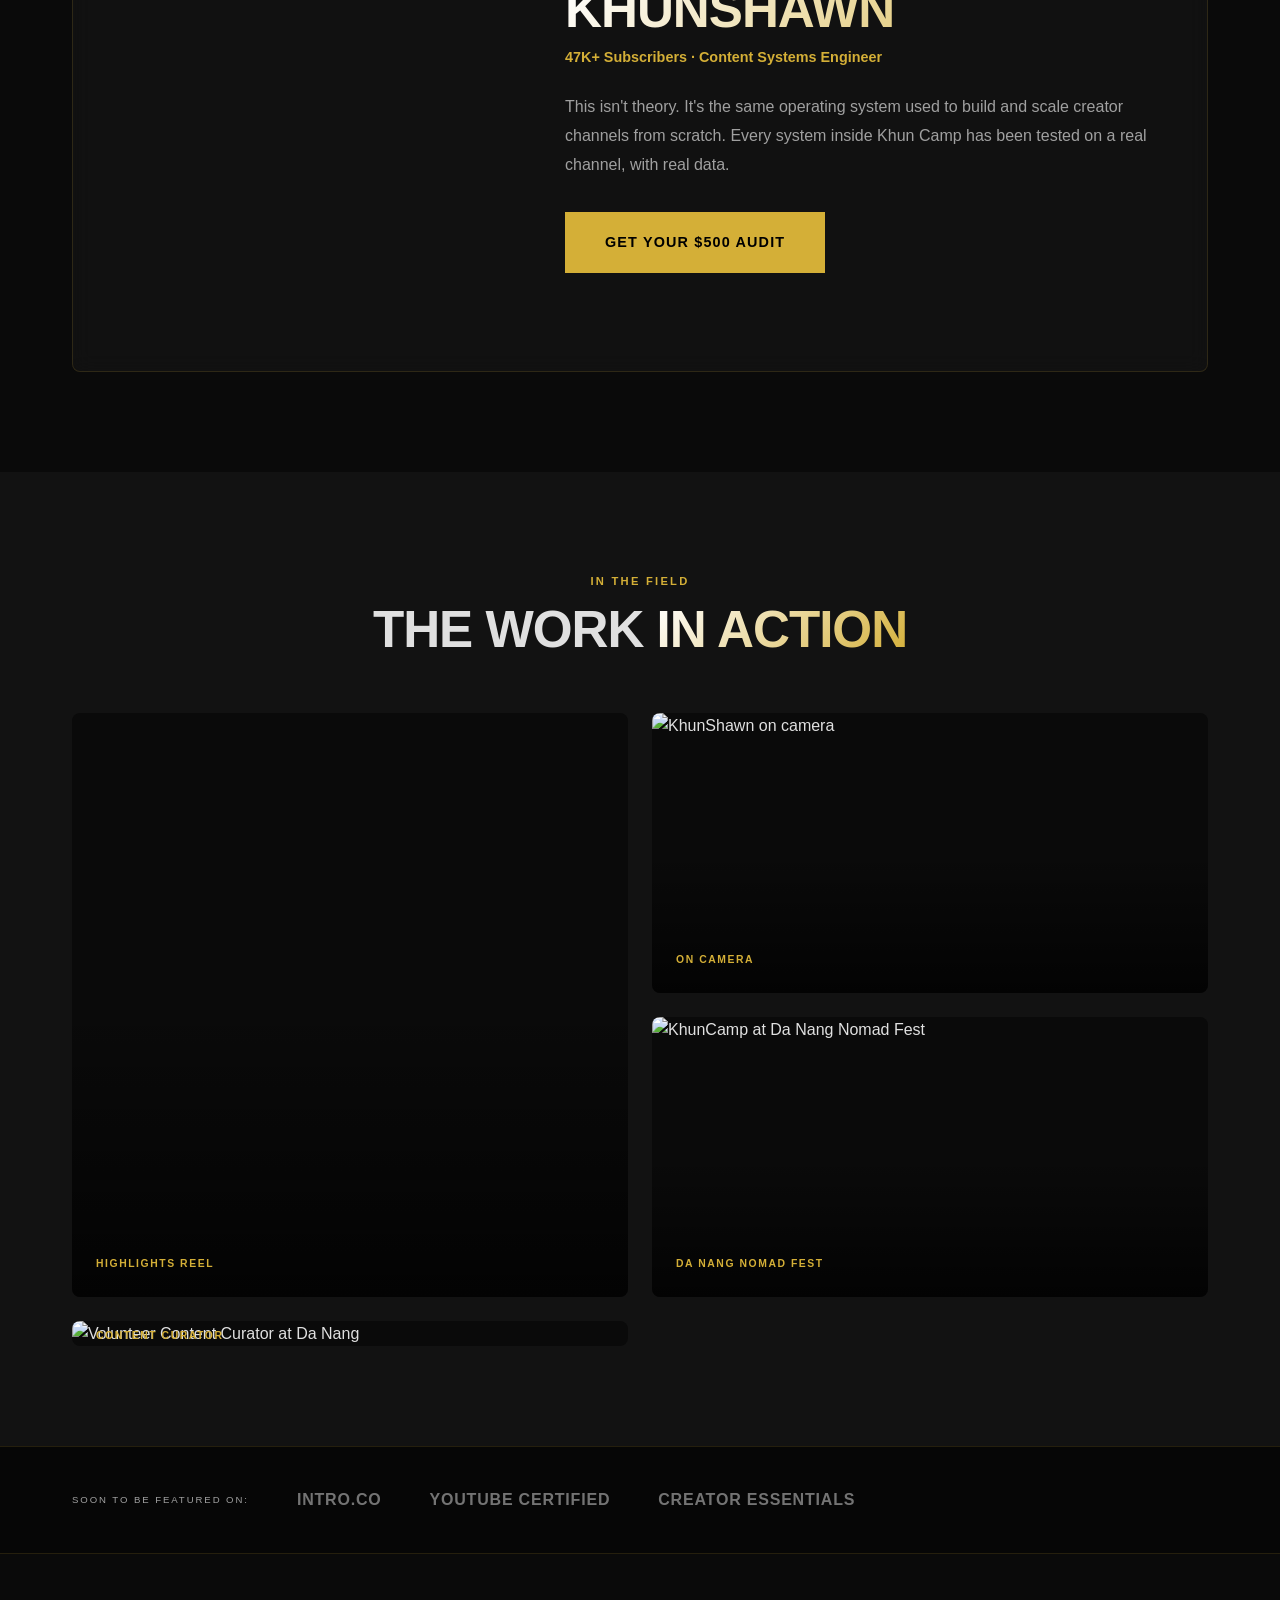
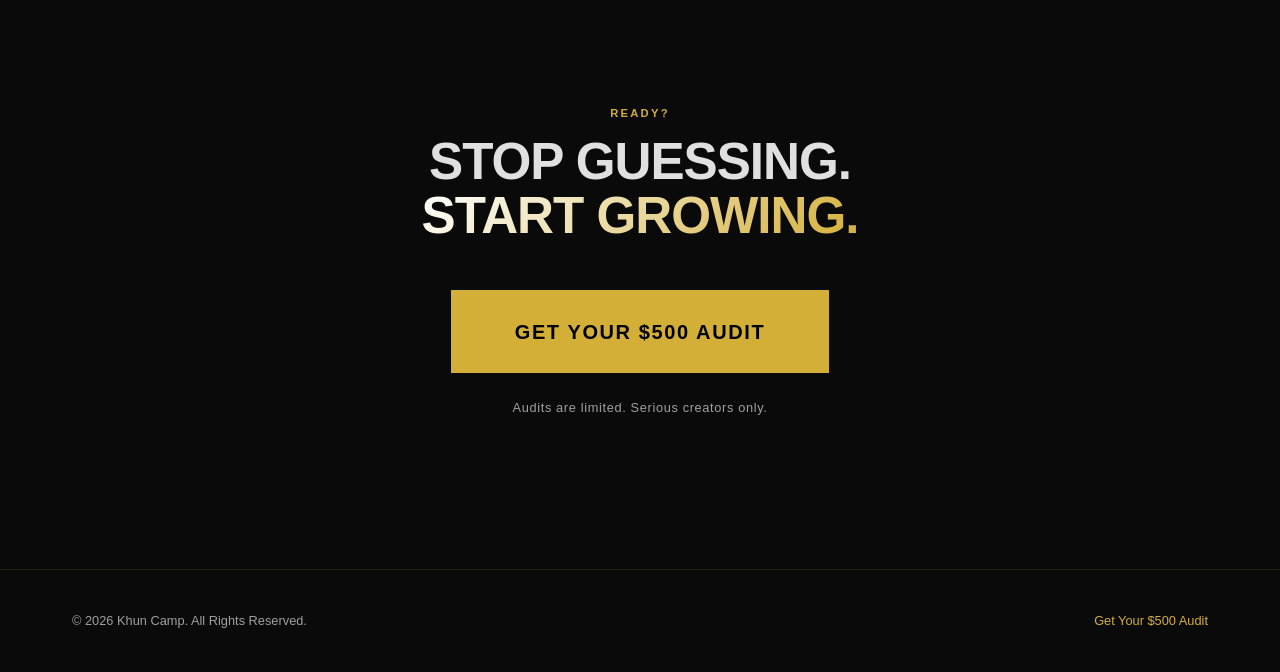
==== commit 3cd16cc9: "chore: update authority marks text to 'SOON TO BE FEATURED ON:'" ====
--- a/Team Inbox/KhunCamp/index.html
+++ b/Team Inbox/KhunCamp/index.html
@@ -307,7 +307,7 @@
     <!-- AUTHORITY MARKS -->
     <section id="authority-marks">
       <div class="container authority-inner">
-        <span class="authority-label">AS SEEN IN / FEATURED ON:</span>
+        <span class="authority-label">SOON TO BE FEATURED ON:</span>
         <div class="authority-logos">
           <span class="authority-name">INTRO.CO</span>
           <span class="authority-name">YOUTUBE CERTIFIED</span>
--- a/Team Inbox/KhunCamp/css/style.css
+++ b/Team Inbox/KhunCamp/css/style.css
@@ -21,7 +21,7 @@
 }
 
 html {
-  scroll-behavior: smooth;
+  scroll-behavior: auto;
 }
 
 body {
@@ -31,6 +31,9 @@
   font-size: 16px;
   line-height: 1.6;
   overflow-x: hidden;
+}
+
+body.cursor-active {
   cursor: none;
 }
 
@@ -176,3 +179,690 @@
   text-transform: uppercase;
   display: inline-block;
 }
+
+/* ==============================
+   PRELOADER
+============================== */
+#preloader {
+  position: fixed;
+  inset: 0;
+  background: var(--bg-deep);
+  z-index: 9999;
+  display: flex;
+  align-items: center;
+  justify-content: center;
+}
+
+.preloader-inner {
+  text-align: center;
+  position: relative;
+}
+
+.loader-logo {
+  margin-bottom: 2rem;
+}
+
+.loader-logo img {
+  width: 80px;
+  height: 80px;
+  object-fit: contain;
+  margin: 0 auto;
+  filter: grayscale(0.3);
+}
+
+.loader-ring {
+  width: 80px;
+  height: 80px;
+  border: 2px solid rgba(212, 175, 55, 0.2);
+  border-top-color: var(--gold-primary);
+  border-radius: 50%;
+  animation: spin 1s linear infinite;
+  margin: 0 auto 1.5rem;
+}
+
+@keyframes spin {
+  to { transform: rotate(360deg); }
+}
+
+.loader-progress {
+  font-size: 3rem;
+  font-weight: 900;
+  color: var(--gold-primary);
+  font-variant-numeric: tabular-nums;
+  letter-spacing: 0.1em;
+}
+
+.loader-label {
+  font-size: 0.65rem;
+  letter-spacing: 0.2em;
+  color: var(--text-dim);
+  margin-top: 1rem;
+}
+
+/* ==============================
+   CUSTOM CURSOR
+============================== */
+#cursor-dot,
+#cursor-ring {
+  position: fixed;
+  pointer-events: none;
+  z-index: 10000;
+  border-radius: 50%;
+  transform: translate(-50%, -50%);
+}
+
+#cursor-dot {
+  width: 6px;
+  height: 6px;
+  background: var(--gold-primary);
+  top: 0;
+  left: 0;
+}
+
+#cursor-ring {
+  width: 32px;
+  height: 32px;
+  border: 1px solid rgba(212, 175, 55, 0.6);
+  top: 0;
+  left: 0;
+  transition: width 0.2s ease, height 0.2s ease;
+}
+
+#cursor-ring.hover {
+  width: 48px;
+  height: 48px;
+}
+
+/* ==============================
+   NAVIGATION
+============================== */
+#site-header {
+  position: fixed;
+  top: 0;
+  left: 0;
+  right: 0;
+  z-index: 1000;
+  background: transparent;
+  transition: background 0.4s ease, backdrop-filter 0.4s ease;
+}
+
+#site-header.scrolled {
+  background: rgba(10, 10, 10, 0.95);
+  backdrop-filter: blur(10px);
+  -webkit-backdrop-filter: blur(10px);
+  border-bottom: 1px solid var(--glass-border);
+}
+
+.nav-inner {
+  display: flex;
+  justify-content: space-between;
+  align-items: center;
+  padding-top: 1.25rem;
+  padding-bottom: 1.25rem;
+}
+
+.nav-logo img {
+  height: 46px;
+  width: auto;
+  object-fit: contain;
+}
+
+/* ==============================
+   HERO
+============================== */
+#hero {
+  min-height: 100vh;
+  display: flex;
+  align-items: center;
+  padding-top: 100px;
+  overflow: hidden;
+  position: relative;
+}
+
+.spotlight-section {
+  position: relative;
+}
+
+.spotlight-bg {
+  position: absolute;
+  inset: 0;
+  background: radial-gradient(circle 300px at 50% 50%, rgba(212, 175, 55, 0.04) 0%, transparent 70%);
+  pointer-events: none;
+  z-index: 0;
+}
+
+.hero-grid {
+  display: grid;
+  grid-template-columns: 1.2fr 1fr;
+  gap: 3rem;
+  align-items: center;
+  position: relative;
+  z-index: 1;
+}
+
+.hero-eyebrow {
+  font-size: 0.7rem;
+  letter-spacing: 0.2em;
+  color: var(--gold-primary);
+  font-weight: 700;
+  margin-bottom: 1rem;
+  display: block;
+}
+
+.hero-subtext {
+  font-size: 1.15rem;
+  margin: 1.5rem 0;
+  color: var(--text-dim);
+  max-width: 520px;
+}
+
+.hero-bullets {
+  margin-bottom: 2rem;
+}
+
+.hero-bullets li {
+  padding: 0.4rem 0;
+  font-size: 1rem;
+  color: var(--text-main);
+}
+
+.hero-cta-group {
+  display: flex;
+  flex-direction: column;
+  align-items: flex-start;
+  gap: 0.75rem;
+}
+
+.hero-cta-sub {
+  font-size: 0.8rem;
+  color: var(--text-dim);
+}
+
+#threejs-container {
+  width: 100%;
+  aspect-ratio: 1;
+  position: relative;
+}
+
+#threejs-container canvas {
+  display: block;
+  width: 100% !important;
+  height: 100% !important;
+}
+
+.eye-glow {
+  position: relative;
+}
+
+.eye-glow::after {
+  content: '';
+  position: absolute;
+  inset: -20%;
+  background: var(--gold-primary);
+  filter: blur(80px);
+  opacity: 0.06;
+  z-index: -1;
+  pointer-events: none;
+}
+
+/* ==============================
+   PROBLEM
+============================== */
+#problem {
+  background: var(--bg-charcoal);
+}
+
+.section-header {
+  margin-bottom: 3.5rem;
+}
+
+.section-eyebrow {
+  font-size: 0.7rem;
+  letter-spacing: 0.2em;
+  color: var(--gold-primary);
+  font-weight: 700;
+  margin-bottom: 0.75rem;
+  display: block;
+}
+
+.problem-grid {
+  display: grid;
+  grid-template-columns: repeat(auto-fit, minmax(280px, 1fr));
+  gap: 1.5rem;
+}
+
+/* ==============================
+   REFRAME
+============================== */
+#reframe {
+  background: var(--bg-deep);
+  padding: 120px 0;
+}
+
+.reframe-body {
+  max-width: 700px;
+  margin: 2rem auto 0;
+  font-size: 1.15rem;
+  color: var(--text-dim);
+}
+
+/* ==============================
+   SOLUTION
+============================== */
+#solution {
+  background: var(--bg-charcoal);
+}
+
+.solution-diagram-wrapper {
+  max-width: 600px;
+  margin: 3rem auto 0;
+}
+
+#solution-diagram {
+  width: 100%;
+  height: auto;
+}
+
+.node-line {
+  stroke: var(--gold-primary);
+  stroke-width: 1;
+  opacity: 0.3;
+  stroke-dasharray: 300;
+  stroke-dashoffset: 300;
+}
+
+.node-center {
+  fill: var(--gold-primary);
+  opacity: 0.15;
+  stroke: var(--gold-primary);
+  stroke-width: 1.5;
+}
+
+.node-satellite {
+  fill: var(--bg-deep);
+  stroke: var(--gold-primary);
+  stroke-width: 1.5;
+  opacity: 0.8;
+}
+
+.node-label {
+  fill: var(--gold-primary);
+  font-family: var(--font-main);
+  font-size: 7px;
+  font-weight: 900;
+  letter-spacing: 0.05em;
+  text-transform: uppercase;
+}
+
+.node-label-center {
+  font-size: 9px;
+}
+
+.node-label-center-sub {
+  fill: var(--text-dim);
+  font-family: var(--font-main);
+  font-size: 7px;
+  font-weight: 400;
+}
+
+.node-label-sub {
+  fill: var(--text-dim);
+  font-family: var(--font-main);
+  font-size: 6px;
+  font-weight: 400;
+  text-anchor: middle;
+}
+
+/* ==============================
+   HOW IT WORKS — TIMELINE
+============================== */
+#how-it-works {
+  background: var(--bg-deep);
+}
+
+.timeline {
+  display: flex;
+  flex-direction: column;
+  gap: 0;
+  max-width: 700px;
+}
+
+.timeline-step {
+  display: grid;
+  grid-template-columns: 80px 40px 1fr;
+  gap: 1.5rem;
+  align-items: flex-start;
+  padding: 2.5rem 0;
+  border-bottom: 1px solid var(--glass-border);
+}
+
+.timeline-step:last-child {
+  border-bottom: none;
+}
+
+.step-number {
+  font-size: 2.5rem;
+  font-weight: 900;
+  line-height: 1;
+}
+
+.step-connector {
+  width: 2px;
+  background: linear-gradient(to bottom, var(--gold-primary), transparent);
+  margin: 0.5rem auto 0;
+  height: 100%;
+  min-height: 60px;
+}
+
+.step-content h3 {
+  margin-bottom: 0.5rem;
+  font-size: 1.2rem;
+}
+
+.step-content p {
+  font-size: 0.95rem;
+}
+
+/* ==============================
+   DELIVERABLES
+============================== */
+#deliverables {
+  background: var(--bg-charcoal);
+}
+
+.bento-span-2 {
+  grid-column: span 2;
+}
+
+.bento-span-3 {
+  grid-column: span 3;
+}
+
+.bento-highlight {
+  background: linear-gradient(to right, var(--bg-charcoal), rgba(212, 175, 55, 0.05));
+}
+
+.bento-highlight-inner {
+  display: flex;
+  justify-content: space-between;
+  align-items: center;
+  gap: 2rem;
+}
+
+/* ==============================
+   FOUNDER PROOF
+============================== */
+#proof {
+  background: var(--bg-deep);
+}
+
+.founder-block {
+  display: grid;
+  grid-template-columns: 380px 1fr;
+  gap: 4rem;
+  align-items: center;
+  background: var(--glass);
+  border: 1px solid var(--glass-border);
+  border-radius: 8px;
+  padding: 3rem;
+  backdrop-filter: blur(10px);
+  -webkit-backdrop-filter: blur(10px);
+}
+
+.founder-image img {
+  width: 100%;
+  height: 420px;
+  object-fit: cover;
+  object-position: top center;
+  border-radius: 4px;
+  filter: grayscale(0.2);
+}
+
+.founder-title {
+  color: var(--gold-primary);
+  font-size: 0.9rem;
+  margin: 0.5rem 0 1.5rem;
+  font-weight: 700;
+}
+
+.founder-body {
+  font-size: 1rem;
+  line-height: 1.8;
+}
+
+/* ==============================
+   SOCIAL PROOF
+============================== */
+#social-proof {
+  background: var(--bg-charcoal);
+}
+
+.proof-bento {
+  display: grid;
+  grid-template-columns: 1fr 1fr;
+  grid-template-rows: 280px 280px;
+  gap: 1.5rem;
+  margin-top: 3rem;
+}
+
+.proof-item-video {
+  grid-row: span 2;
+}
+
+.proof-item {
+  position: relative;
+  overflow: hidden;
+  border-radius: 8px;
+  background: var(--bg-deep);
+}
+
+.proof-item img,
+.proof-item video {
+  width: 100%;
+  height: 100%;
+  object-fit: cover;
+  transition: transform 0.6s var(--ease-smooth);
+}
+
+.proof-item:hover img,
+.proof-item:hover video {
+  transform: scale(1.04);
+}
+
+.proof-overlay {
+  position: absolute;
+  inset: 0;
+  background: linear-gradient(to top, rgba(0,0,0,0.7) 0%, transparent 50%);
+  display: flex;
+  align-items: flex-end;
+  padding: 1.5rem;
+}
+
+.proof-overlay span {
+  font-size: 0.65rem;
+  letter-spacing: 0.15em;
+  font-weight: 700;
+  color: var(--gold-primary);
+}
+
+/* ==============================
+   AUTHORITY BAR
+============================== */
+#authority-marks {
+  background: rgba(0, 0, 0, 0.4);
+  padding: 2.5rem 0;
+  border-top: 1px solid var(--glass-border);
+  border-bottom: 1px solid var(--glass-border);
+}
+
+.authority-inner {
+  display: flex;
+  align-items: center;
+  gap: 3rem;
+}
+
+.authority-label {
+  font-size: 0.6rem;
+  letter-spacing: 0.2em;
+  color: var(--text-dim);
+  white-space: nowrap;
+}
+
+.authority-logos {
+  display: flex;
+  gap: 3rem;
+  opacity: 0.5;
+  filter: grayscale(1);
+}
+
+.authority-name {
+  font-size: 1rem;
+  font-weight: 900;
+  letter-spacing: 0.05em;
+  color: var(--text-main);
+}
+
+/* ==============================
+   FINAL CTA
+============================== */
+#final-cta {
+  background: var(--bg-deep);
+  padding: 150px 0;
+}
+
+.btn-final {
+  font-size: 1.25rem;
+  padding: 1.6rem 4rem;
+  margin-top: 3rem;
+  display: inline-block;
+}
+
+.cta-footnote {
+  margin-top: 1.5rem;
+  font-size: 0.8rem;
+  color: var(--text-dim);
+  letter-spacing: 0.05em;
+}
+
+/* ==============================
+   FOOTER
+============================== */
+#site-footer {
+  padding: 2.5rem 0;
+  border-top: 1px solid var(--glass-border);
+}
+
+.footer-inner {
+  display: flex;
+  justify-content: space-between;
+  align-items: center;
+}
+
+.footer-inner p {
+  font-size: 0.8rem;
+  color: var(--text-dim);
+}
+
+/* ==============================
+   RESPONSIVE
+============================== */
+
+@media (max-width: 1024px) {
+  .hero-grid {
+    grid-template-columns: 1fr;
+  }
+
+  #threejs-container {
+    height: 300px;
+    aspect-ratio: auto;
+  }
+
+  .founder-block {
+    grid-template-columns: 1fr;
+  }
+
+  .founder-image img {
+    height: 300px;
+  }
+
+  .bento-span-2 {
+    grid-column: span 1;
+  }
+
+  .bento-span-3 {
+    grid-column: span 1;
+  }
+
+  .bento-highlight-inner {
+    flex-direction: column;
+    align-items: flex-start;
+  }
+}
+
+@media (max-width: 768px) {
+  section {
+    padding: 70px 0;
+  }
+
+  .bento-grid {
+    grid-template-columns: 1fr;
+  }
+
+  .proof-bento {
+    grid-template-columns: 1fr;
+    grid-template-rows: auto;
+  }
+
+  .proof-item-video {
+    grid-row: span 1;
+    height: 260px;
+  }
+
+  .proof-item {
+    height: 220px;
+  }
+
+  .timeline-step {
+    grid-template-columns: 60px 24px 1fr;
+    gap: 1rem;
+  }
+
+  .authority-inner {
+    flex-direction: column;
+    align-items: flex-start;
+    gap: 1.5rem;
+  }
+
+  .authority-logos {
+    gap: 1.5rem;
+    flex-wrap: wrap;
+  }
+
+  .footer-inner {
+    flex-direction: column;
+    gap: 1rem;
+    text-align: center;
+  }
+
+  #final-cta {
+    padding: 100px 0;
+  }
+
+  .btn-final {
+    font-size: 1rem;
+    padding: 1.2rem 2.5rem;
+  }
+
+  #cursor-dot,
+  #cursor-ring {
+    display: none;
+  }
+
+  body {
+    cursor: auto;
+  }
+
+  .btn-primary {
+    cursor: pointer;
+  }
+}
